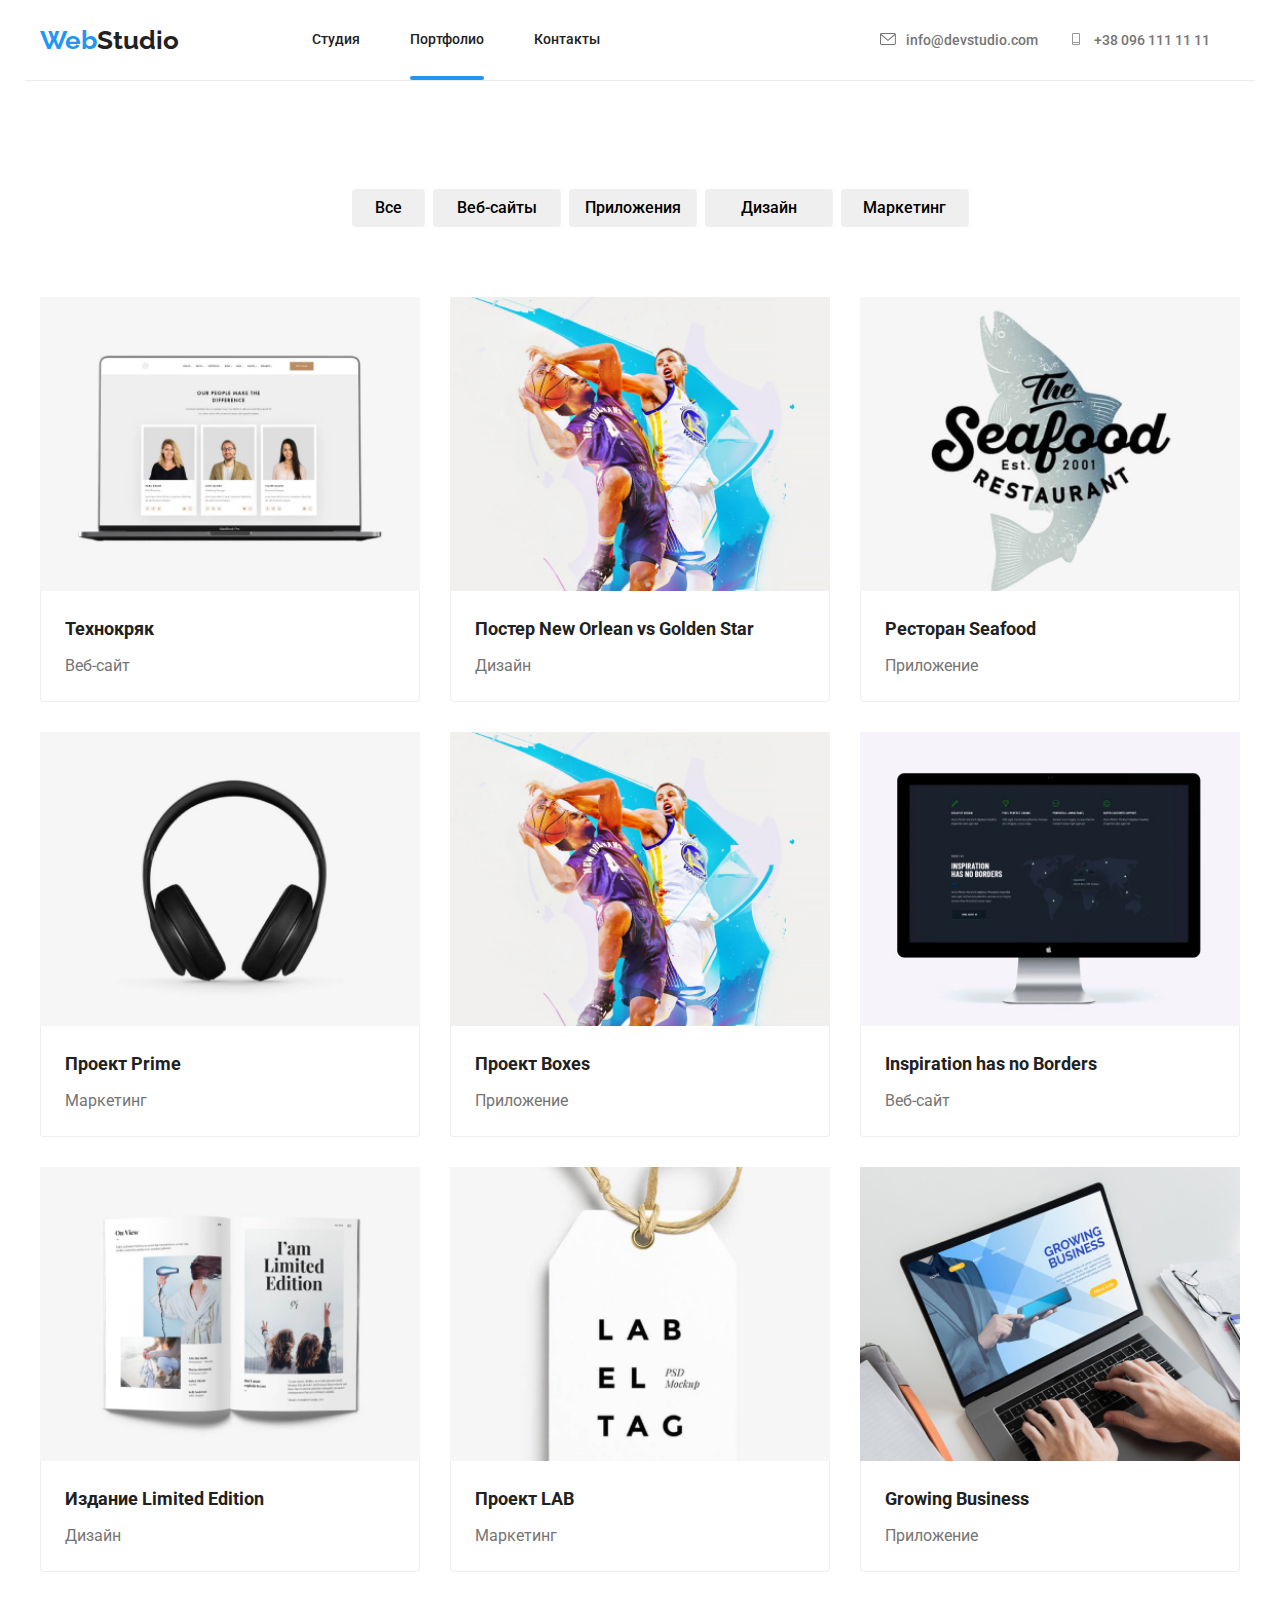
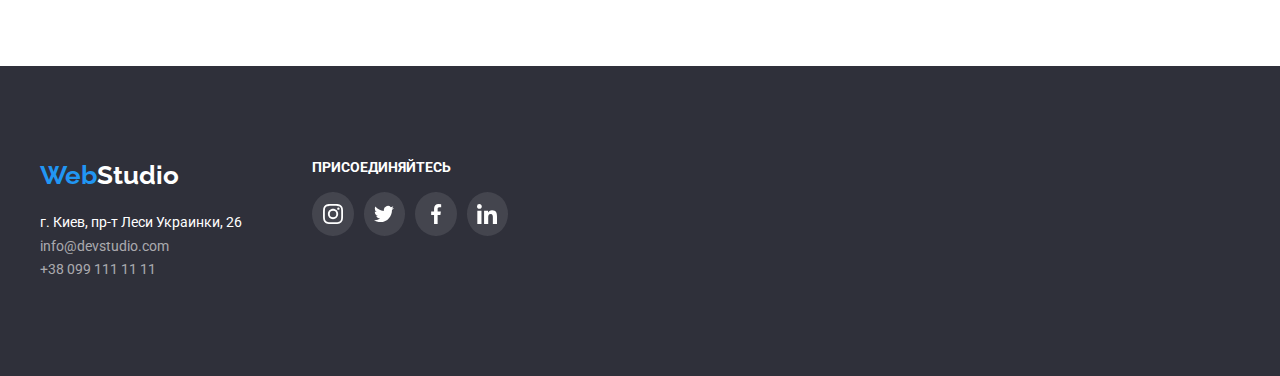
==== potrfolio.html @ 35a4dbfb "hw5" ====
<!DOCTYPE html>
<html lang="ru">
  <head>
    <meta charset="UTF-8" />
    <meta name="viewport" content="width=, initial-scale=1.0" />
    <title>Portfolio</title>
    <link rel="preconnect" href="https://fonts.gstatic.com" />
    <link
      rel="stylesheet"
      href="https://fonts.googleapis.com/css2?family=Raleway:wght@400;700&family=Roboto:wght@400;500;700&display=swap"
    />
    <link rel="stylesheet" href="./css/portfolio.css" />
    <link rel="stylesheet" href="./css/styles.css" />
  </head>
  <body class="page">
    <!--Шапка сайта-->
    <!--CONTAINER-->

    <!--Шапка сайта-->

    <header class="">
      <div class="container header-container">
        <a href="./studio.html" class="logo"
          ><span class="logo-web">Web</span>Studio</a
        >

        <nav class="header-nav">
          <ul class="site-link">
            <li class="item">
              <a href="./index.html" class="link">Студия</a>
            </li>
            <li class="item">
              <a href="./potrfolio.html" class="link current">Портфолио</a>
            </li>
            <li class="item">
              <a href="./contact.html" class="link">Контакты</a>
            </li>
          </ul>
        </nav>

        <ul class="contact">
          <li class="contact-mail">
            <a href="mailto:info@devstudio.com" class="contact-list-mail">
              <svg class="icon-mail" width="16" height="12">
                <use href="./images/icon.svg#icon-mail"></use></svg
              >info@devstudio.com</a
            >
          </li>
          <li class="contact-tel">
            <a href="tel:+380961111111" class="contact-list-mail"
              ><svg class="icon-mail" width="16" height="12">
                <use href="./images/icon.svg#icon-tel"></use></svg
              >+38 096 111 11 11</a
            >
          </li>
        </ul>
      </div>
    </header>

    <!--Наши работы-->
    <section class="container-portfolio">
      <div class="container">
        <div class="container-button">
          <h1 hidden>Portfolio.Our work</h1>
          <ul class="site-nav-list">
            <li><button type="button" class="button-all">Все</button></li>
            <li>
              <button type="button" class="button-secondary">Веб-сайты</button>
            </li>
            <li>
              <button type="button" class="button-secondary">Приложения</button>
            </li>
            <li>
              <button type="button" class="button-secondary">Дизайн</button>
            </li>
            <li>
              <button type="button" class="button-secondary">Маркетинг</button>
            </li>
          </ul>
        </div>

        <!-- CARD SET -->

        <ul class="card-set">
          <li class="card-item">
            <div class="card-img">
              <img src="./images/технокряк.jpg" alt="Технокряк" width="370" />

              <div class="overlay">
                <p class="overlay-text">
                  Технокряк это современная площадка распространения
                  коронавируса. Компании используют эту платформу для цифрового
                  шпионажа и атак на защищённые сервера конкурентов.
                </p>
              </div>
            </div>
            <div class="card-content">
              <h3 class="card-heading">Технокряк</h3>
              <p class="card-text">Веб-сайт</p>
            </div>
          </li>

          <li class="card-item">
            <div class="card-img">
              <img
                src="./images/постер.jpg"
                alt="Постер New Orlean vs Golden Star"
              />
              <div class="overlay">
                <p class="overlay-text">
                  Технокряк это современная площадка распространения
                  коронавируса. Компании используют эту платформу для цифрового
                  шпионажа и атак на защищённые сервера конкурентов.
                </p>
              </div>
            </div>
            <div class="card-content">
              <h3 class="card-heading">Постер New Orlean vs Golden Star</h3>
              <p class="card-text">Дизайн</p>
            </div>
          </li>

          <li class="card-item">
            <div class="card-img">
              <img src="./images/Seafood.jpg" alt="Ресторан Seafood" />
              <div class="overlay">
                <p class="overlay-text">
                  Технокряк это современная площадка распространения
                  коронавируса. Компании используют эту платформу для цифрового
                  шпионажа и атак на защищённые сервера конкурентов.
                </p>
              </div>
            </div>
            <div class="card-content">
              <h3 class="card-heading">Ресторан Seafood</h3>
              <p class="card-text">Приложение</p>
            </div>
          </li>
          <li class="card-item">
            <div class="card-img">
              <img src="./images/Prime.jpg" alt="Проект Prime" width="370" />

              <div class="overlay">
                <p class="overlay-text">
                  Технокряк это современная площадка распространения
                  коронавируса. Компании используют эту платформу для цифрового
                  шпионажа и атак на защищённые сервера конкурентов.
                </p>
              </div>
            </div>
            <div class="card-content">
              <h3 class="card-heading">Проект Prime</h3>
              <p class="card-text">Маркетинг</p>
            </div>
          </li>

          <li class="card-item">
            <div class="card-img">
              <img src="./images/постер.jpg" alt="Проект Boxes" />
              <div class="overlay">
                <p class="overlay-text">
                  Технокряк это современная площадка распространения
                  коронавируса. Компании используют эту платформу для цифрового
                  шпионажа и атак на защищённые сервера конкурентов.
                </p>
              </div>
            </div>
            <div class="card-content">
              <h3 class="card-heading">Проект Boxes</h3>
              <p class="card-text">Приложение</p>
            </div>
          </li>

          <li class="card-item">
            <div class="card-img">
              <img src="./images/Insparation.jpg" alt="Ресторан Seafood" />
              <div class="overlay">
                <p class="overlay-text">
                  Технокряк это современная площадка распространения
                  коронавируса. Компании используют эту платформу для цифрового
                  шпионажа и атак на защищённые сервера конкурентов.
                </p>
              </div>
            </div>
            <div class="card-content">
              <h3 class="card-heading">Inspiration has no Borders</h3>
              <p class="card-text">Веб-сайт</p>
            </div>
          </li>
          <li class="card-item">
            <div class="card-img">
              <img
                src="./images/Издание.jpg"
                alt="Издание Limited Edition"
                width="370"
              />

              <div class="overlay">
                <p class="overlay-text">
                  Технокряк это современная площадка распространения
                  коронавируса. Компании используют эту платформу для цифрового
                  шпионажа и атак на защищённые сервера конкурентов.
                </p>
              </div>
            </div>
            <div class="card-content">
              <h3 class="card-heading">Издание Limited Edition</h3>
              <p class="card-text">Дизайн</p>
            </div>
          </li>

          <li class="card-item">
            <div class="card-img">
              <img src="./images/проектLab.jpg" alt="Проект LAB" />
              <div class="overlay">
                <p class="overlay-text">
                  Технокряк это современная площадка распространения
                  коронавируса. Компании используют эту платформу для цифрового
                  шпионажа и атак на защищённые сервера конкурентов.
                </p>
              </div>
            </div>
            <div class="card-content">
              <h3 class="card-heading">Проект LAB</h3>
              <p class="card-text">Маркетинг</p>
            </div>
          </li>

          <li class="card-item">
            <div class="card-img">
              <img src="./images/growingbusiness.jpg" alt="Growing Business" />
              <div class="overlay">
                <p class="overlay-text">
                  Технокряк это современная площадка распространения
                  коронавируса. Компании используют эту платформу для цифрового
                  шпионажа и атак на защищённые сервера конкурентов.
                </p>
              </div>
            </div>
            <div class="card-content">
              <h3 class="card-heading">Growing Business</h3>
              <p class="card-text">Приложение</p>
            </div>
          </li>
        </ul>
      </div>
      <!-- </div> -->
    </section>

    <!--футер-->

    <footer class="footer">
      <!--CONTAINER-->
      <div class="container container-footer">
        <div class="footer-info">
          <a href="./studio.html" class="logo"
            ><span class="logo-web">Web</span
            ><span class="logo-studio-footer">Studio</span></a
          >
          <address>
            <div class="contact-info">
              <p class="address">г. Киев, пр-т Леси Украинки, 26</p>
              <ul class="contact-link">
                <li>
                  <a
                    href="mailto:info@devstudio.com"
                    class="contact-link-footer"
                    >info@devstudio.com</a
                  >
                </li>
                <li>
                  <a href="tel:+380991111111" class="contact-link-footer"
                    >+38 099 111 11 11</a
                  >
                </li>
              </ul>
            </div>
          </address>
        </div>

        <div class="social-icon">
          <h2 class="enjoyus">присоединяйтесь</h2>
          <ul class="team-list-icon-footer">
            <li class="team-item-footer">
              <svg class="icon-instagram-footer">
                <use href="./images/icon.svg#icon-instagram"></use>
              </svg>
            </li>
            <li class="team-item-footer">
              <svg class="twitter-footer">
                <use href="./images/icon.svg#icon-twitter"></use>
              </svg>
            </li>
            <li class="team-item-footer">
              <svg class="facebook-footer">
                <use href="./images/icon.svg#icon-facebook"></use>
              </svg>
            </li>
            <li class="team-item-footer">
              <svg class="linkedin-footer">
                <use href="./images/icon.svg#icon-linkedin"></use>
              </svg>
            </li>
          </ul>
        </div>
      </div>
    </footer>

    <div class="backdrop is-hidden" data-modal>
      <div class="modal">
        <p></p>
        <button class="button-close" data-modal-close>
          <svg class="modal-icon" width="18" height="18">
            <use href="./images/icon.svg#icon-close"></use>
          </svg>
        </button>
      </div>
    </div>

    <script src="./js/modal.js"></script>
  </body>
</html>
---- css/portfolio.css ----
.header-container {
  border-bottom: 1px solid #ececec;
}

/*Наши работы*/

.container-portfolio {
  padding-bottom: 94px;
  padding-top: 94px;
}

.site-nav-list {
  display: flex;
  text-decoration: none;
  align-items: center;
  justify-content: center;
  text-align: center;
  border-radius: 30px;
  padding-bottom: 56px;
}

/*button*/

button {
  border: 0px;
}

.button-all {
  font-family: Roboto;
  font-weight: 500;
  font-size: 16px;
  line-height: 1.625;
  text-align: center;
  text-decoration: none;
  cursor: pointer;
  width: 73px;
  height: 38px;
  margin: 0;
  padding: 6px 22px;
  border-radius: 4px;
  border-color: var(--accent-color);
  transition: color 250ms var(--timing-function);
}

.button-secondary {
  font-family: Roboto;
  font-weight: 500;
  font-size: 16px;
  line-height: 1.9;
  text-decoration: none;
  cursor: pointer;
  margin-left: 8px;
  width: 128px;
  height: 38px;
  transition: color 250ms var(--timing-function);
  border-radius: 4px;
}

.button-all:hover,
.button-all:focus,
.button-all:active {
  background-color: var(--accent-color);
  color: var(--main-back-color);
  text-decoration: none;
  box-shadow: 0px 3px 1px rgba(0, 0, 0, 0.1), 0px 1px 2px rgba(0, 0, 0, 0.08), 0px 2px 2px rgba(0, 0, 0, 0.12);
border-radius: 4px;
}

.button-secondary:hover,
.button-secondary:focus,
.button-secondary:active {
  background-color: var(--accent-color);
  color: var(--main-back-color);
  text-decoration: none;
}

/* CARD SET */

.card-set {
  display: flex;
  flex-wrap: wrap;
  margin-left: calc(-1 * 30px);
  margin-top: calc(-1 * 30px);
  padding: 0;
  margin-bottom: 0;
}

.card-item {
  margin-left: 30px;
  margin-top: 30px;
  flex-basis: calc(100% / 3 - 30px);

}

.card-img {
  position: relative;
  overflow: hidden;
  background: #ffffff;
  height: 294px;
}

.overlay {
  position: absolute;
  width: 100%;
  height: 100%;
  background: rgba(33, 150, 243, 0.9);
  /* padding: 63px 24px; */
  bottom: 0;
  right: 0;
  margin: 0;
  transform: translateY(100%);
  transition: transform 250ms var(--timing-function);
}

.card-item:hover .overlay {
  transform: translateY(0);
}

.card-item:hover {
  box-shadow: 0px 1px 1px rgba(0, 0, 0, 0.12), 0px 4px 4px rgba(0, 0, 0, 0.06), 1px 4px 6px rgba(0, 0, 0, 0.16);
}

img {
  width: 100%;
}

.overlay-text {
  font-weight: 400;
  line-height: 1.55;
  color: var(--main-back-color);
  letter-spacing: 0.03em;
  padding: 63px 24px;
}

.card-heading {
  font-weight: 700;
  font-size: 18px;
  line-height: 2;
  color: var(--primary-text-color);
}

.card-content {
  padding: 20px 24px;
  border: 1px solid #eeeeee;
  border-radius: 0px 0px 4px 4px;
  border-top: none;
}

.card-heading {
  font-weight: 700;
  font-size: 18px;
  line-height: 2;
}

.card-text {
  font-weight: 400;
  font-size: 16px;
  line-height: 1.87;
  color: #757575;
  margin-top: 4px;
}

/*footer*/

.footer {
  background: var(--footer-fon);
  padding-top: 94px;
  padding-bottom: 94px;
}

.container-footer {
  display: flex;
}

.footer-info {
  margin-right: 70px;
}

.logo-studio-footer {
  color: var(--main-back-color);
}

.contact-info {
  margin-top: 9px;
  padding: 0;
  margin: 0;
}

.contact-link {
  color: var(--paragraf-text-color);
  margin: 0;
  padding: 0;
}

.contact-link-footer {
  line-height: 1.71;
  color: rgba(255, 255, 255, 0.6);
  text-decoration: none;
  font-style: normal;
  margin-bottom: 9px;
}

.contact-link-footer:hover,
.contact-link-footer:focus {
  color: var(--accent-color);
  text-decoration: none;
}

.enjoyus {
  font-weight: 700;
  line-height: 1.14;
  text-transform: uppercase;
  color: var(--main-back-color);
}

.team-list-icon-footer {
  width: 206px;
  border-radius: 50%;
  display: flex;
  justify-content: center;
  text-align: center;
  flex-basis: calc(100% / 4 - 10px);
  padding: 0;
  margin-top: 16px;
}

.team-item-footer {
  width: 44px;
  height: 44px;
  padding: 0;
  margin: 0;
  border: none;
  color: var(--paragraf-text-color);
  border-radius: 50%;
  background-color: var(--fon-back-hero);
}

.team-item-footer:hover {
  color: var(--paragraf-text-color);
  background-color: var(--accent-color);
}

.icon-instagram-footer,
.twitter-footer,
.facebook-footer,
.linkedin-footer {
  fill: var(--main-back-color);
  width: 20px;
  height: 20px;
  margin-left: auto;
  margin-right: auto;
  margin-top: 12px;
}

.icon-instagram-footer:hover,
.twitter-footer:hover,
.facebook-footer:hover,
.linkedin-footer:hover {
  fill: var(--main-back-color);
}
---- css/styles.css ----
:root {
  --primary-text-color: #212121;
  --accent-color: #2196f3;
  --paragraf-text-color: #757575;
  --main-back-color: #ffffff;
  --fon-back-hero: #2f303a;
  --footer-fon: #2f303a;
  --nav-list-gap: 30px;
  --timing-function: cubic-bezier(0.4, 0, 0.2, 1);
}

body {
  background: var(--main-back-color);
  color: var(--primary-text-color);
  font-family: Roboto, sans-serif;
  font-size: 14px;
  margin: 0;
}

/* COMMON */

ul {
  list-style: none;
}

h1,
h2,
h3,
h4,
p {
  margin: 0;
}

/* * {
  margin: 0;
  padding: 0;
} */

a {
  text-decoration: none;
}

.hero {
  max-width: 1600px;
  padding-top: 200px;
  padding-bottom: 280px;
  margin-right: auto;
  margin-left: auto;
  text-align: center;
}

.container {
  width: 1200px;
  margin-right: auto;
  margin-left: auto;
  padding: 0 15px 0 15px;
}

/*Шапка сайта*/

.header-container {
  display: flex;
  justify-content: center;
  align-items: center;
  list-style: none;
}

.logo {
  color: var(--primary-text-color);
  font-family: Raleway;
  font-weight: 700;
  font-size: 26px;
  line-height: 1.19;
  text-decoration: none;
}

.logo-web {
  color: var(--accent-color);
}

.header-nav {
  font-weight: 500;
  line-height: 1.14;
  color: var(--primary-text-color);
}

.site-link {
  display: flex;
  justify-content: center;
  align-items: center;
  text-align: center;
  margin: 0;
  margin-left: 93px;
}

.item {
  padding: 32px 0;
  margin-right: 50px;
  position: relative;
}

.link:hover,
.link:focus,
.link:active {
  color: var(--accent-color);
}

.link {
  font-weight: 500;
  line-height: 1.14;
  color: var(--primary-text-color);
  transition: color 250ms var(--timing-function);
}

.current::after {
  content: "";
  position: absolute;
  left: 0;
  bottom: 0;
  width: 100%;
  height: 4px;
  background-color: var(--accent-color);
  border-radius: 2px;
}

.contact {
  display: flex;
  align-items: center;
  padding: 0;
  margin-left: auto;
}

.icon-mail {
  margin-right: 10px;
  fill: currentColor;
}

.icon-mail:hover,
.icon-mail:focus {
  color: var(--accent-color);
}

.contact-list-mail {
  margin-right: 30px;
  color: var(--paragraf-text-color);
  transition: color 250ms var(--timing-function);
}

/*site-nav*/

.contact-list-mail {
  color: var(--paragraf-text-color);
  line-height: 1.14;
  font-weight: 500;
}

.contact-list-mail:hover,
.contact-list-mail:focus {
  color: var(--accent-color);
}

.icon-mail:hover,
.icon-mail:focus {
  fill: var(--accent-color);
}

.contact-list-tel:hover,
.contact-list-tel:focus {
  color: var(--accent-color);
}

.contact-list-link:hover,
.contact-list-link:focus {
  color: var(--accent-color);
}

/*Hero*/

.hero {
  /* max-width: 1600px; */
  height: 600px;
  background-color: rgba(47, 48, 58, 0.8);
  background-image: linear-gradient(
      to right,
      rgba(47, 48, 58, 0.4),
      rgba(47, 48, 58, 0.4)
    ),
    url(../images/header.jpg);
  background-size: cover;
  background-repeat: no-repeat;
  background-position: center;
}

.hero-title {
  color: var(--main-back-color);
  font-weight: 900;
  font-size: 44px;
  line-height: 1.5;
  text-transform: uppercase;
  padding: 0;
  margin-left: auto;
  margin-right: auto;
  width: 696px;
  margin-bottom: 30px;
  letter-spacing: 0.06em;
}

/*button*/

.button {
  color: var(--main-back-color);
  background-color: var(--accent-color);
  margin-left: auto;
  margin-top: auto;
  padding: 0;
}

.button.primary {
  background: var(--accent-color);
  border: 2px solid var(--accent-color);
  font-weight: 700;
  line-height: 1.9;
  cursor: pointer;
  border-radius: 4px;
  padding: 10px 32px;
}

/*Modal windows*/

.backdrop {
  position: fixed;
  top: 0;
  left: 0;
  width: 100%;
  height: 100%;
  background-color: rgba(0, 0, 0, 0.4);
}

.modal {
  position: absolute;
  top: 50%;
  left: 50%;
  transform: translate(-50%, -50%);
  min-width: 528px;
  min-height: 581px;
  background-color: var(--main-back-color);
  padding: 40px;
  box-shadow: 0px 1px 3px rgba(0, 0, 0, 0.12), 0px 1px 1px rgba(0, 0, 0, 0.14),
    0px 2px 1px rgba(0, 0, 0, 0.2);
  border-radius: 4px;
}

.backdrop.is-hidden {
  visibility: hidden;
  opacity: 0;
  pointer-events: none;
}

.button-close {
  position: absolute;
  top: 8px;
  right: 8px;
  width: 30px;
  height: 30px;
  cursor: pointer;
  border-radius: 50%;
  border: 1px solid rgba(0, 0, 0, 0.1);
  background-color: var(--main-back-color);
}

.modal-icon {
  position: absolute;
  top: 5px;
  right: 5px;
}

/*Особенности*/

.feature-main {
  padding-top: 94px;
  padding-bottom: 94px;
}

.container .feature {
  display: flex;
  justify-content: center;
  list-style: none;
}

.section-title {
  font-weight: 700;
  line-height: 1.4;
}

.feature-list {
  display: flex;
  justify-content: space-between;
  margin: 0 auto;
  padding: 0;
}

.feature-list-item,
.title-description {
  width: 270px;
  justify-content: left;
  flex-basis: calc(100% / 4 - var(--nav-list-gap));
}

.feature-img {
  height: 120px;
  background-color: #f5f4fa;
  border-radius: 4px;
  display: flex;
  justify-content: center;
  align-items: center;
  background-color: #E5E5E5
}

.title-description {
  font-weight: 400;
  line-height: 1.71;
  color: var(--paragraf-text-color);
}

.section-title-top-tv,
.section-title-top-clock,
.section-title-top-comp,
.section-title-top-astro {
  margin-bottom: 10px;
  font-weight: 700;
  line-height: 1.14;
  margin-top: 30px;
  font-size: 14px;
  text-transform: uppercase;
}

/*Чем занимаемся*/

.achievements {
  padding-bottom: 94px;
}

.section-title-main {
  font-weight: 700;
  font-size: 36px;
  line-height: 1.16;
  text-align: center;
  margin-bottom: 50px;
}

.achievements-list {
  display: flex;
  padding: 0;
  margin: 0;
  justify-content: space-between;
}

.image {
  position: relative;
  height: 294px;
}

.picture-title {
  position: absolute;
  width: 100%;
  left: 0;
  bottom: 0;
  background: rgba(47, 48, 58, 0.8);
  padding-top: 27px;
  padding-bottom: 27px;
  font-weight: 700;
  line-height: 1.14;
  text-align: center;
  text-transform: uppercase;
  color: var(--main-back-color);
}

/*Наша команда*/

.team {
  padding-top: 94px;
  padding-bottom: 94px;
  background-color: #E5E5E5
}

.container-team-title {
  font-weight: 700;
  font-size: 36px;
  line-height: 1.16;
  text-align: center;
  margin: 0;
  padding: 0;
  margin-bottom: 50px;
}

.team-description {
  display: flex;
  justify-content: space-between;
}

.team-fon {
  background-color:var(--main-back-color);
  box-shadow: 0px 1px 3px rgba(0, 0, 0, 0.12), 0px 1px 1px rgba(0, 0, 0, 0.14),
    0px 2px 1px rgba(0, 0, 0, 0.2);
  border-radius: 0px 0px 4px 4px;
}

.team-list {
  margin: 0;
  padding: 0;
}



.section-team-title {
  margin-top: 30px;
  padding: 0;
  text-align: center;
}

.team-title-description-icon-social {
  margin-top: 10px;
  text-align: center;
  padding: 0;
}

.team-list-icon {
  width: 100%;
  height: 44px;
  border-radius: 50%;
  display: flex;
  justify-content: center;
  text-align: center;
  margin: 0;
  padding: 0;
  margin-top: 16px;
  margin-bottom: 30px;
}

.team-item {
  width: 44px;
  height: 44px;
  padding: 0; 
  border: none;
  color: var(--paragraf-text-color);
  background-color:var(--main-back-color);
  border-radius: 50%;
  transition: color 250ms var(--timing-function), background-color 250ms var(--timing-function);
}

.team-item:not(:last-child){
margin-right: 10px;
}

.team-item:hover,
.team-item:focus{
  color: var(--paragraf-text-color);
  background-color: var(--accent-color);
}

.team-icon {
  fill: currentColor;
  width: 20px;
  height: 20px;
  margin-left: auto;
  margin-right: auto;
  margin-top: 12px;
  transition: fill 250ms var(--timing-function);
}

.team-item:hover .team-icon {
color: var(--main-back-color);
}



/*Постоянные клиенты*/

.client {
  padding-top: 94px;
  padding-bottom: 94px;
}

.container-client-title {
  margin-bottom: 50px;
  margin-top: 0;
}

.client-title {
  padding: 0;
  margin: 0;
  font-weight: 700;
  font-size: 36px;
  line-height: 1.16;
  width: 390px;
  height: 42px;
  margin-left: auto;
  margin-right: auto;
}

.container-brand {
  margin: 0;
  padding: 0;
  width: 170px;
  height: 90px;
}

.brand {
 list-style: none;
  width: 1200px;
  height: 90px;
  display: flex;
  justify-content: space-between;
  align-items: center;
  text-align: center;
}

.client-logo {
  display: flex;
  justify-content: space-between;
  align-content: center;
  width: 170px;
  height: 90px;
  border: 1px solid #afb1b8;
  box-sizing: border-box;
  border-radius: 4px;
  align-items: center;
  color: var(--paragraf-text-color);
  margin: auto;
  padding: 0;
  flex-basis: calc(100% / 6 - var(--nav-list-gap));
  cursor: pointer;
  transition: color 250ms  var(--timing-function), border 250ms  var(--timing-function);
}

.icon {
  fill: currentColor;
  width: 45px;
  height: 50px;
  margin-left: auto;
  margin-right: auto;
}

.client-logo:hover,
.client-logo:focus {
 color: var(--accent-color);
 border: 1px solid var(--accent-color);
}



.brand,
.client-logo {
  padding: 0;
  margin: 0;
  flex-basis: calc(100% / 6 - var(--nav-list-gap));
}

/*footer*/

.footer {
  background: var(--footer-fon);
  padding-top: 94px;
  padding-bottom: 94px;
}

.container-footer {
  display: flex;
}

.footer-info {
  margin-right: 70px;
}

.logo-studio-footer {
  color: var(--main-back-color);
}

.contact-info {
  margin-top: 9px;
  padding: 0;
  margin: 0;
}

.address {
  font-style: normal;
  font-weight: 400;
  line-height: 1.71; 
  color: var(--main-back-color);
  margin-top: 20px;
}

.contact-link {
  color: var(--paragraf-text-color);
  margin: 0;
  padding: 0;
}
.contact-link-footer {
  line-height: 1.71;
  color: rgba(255, 255, 255, 0.6);
  transition: color 250ms var(--timing-function);
}

.contact-link-footer:hover,
.contact-link-footer:focus {
  color: var(--accent-color);
  text-decoration: none;
}

.social-icon {
  width: 206px;
  height: 80px;
  margin: 0;
  padding: 0;
  display: table-column;
  justify-content: center;
}

.enjoyus {
  font-weight: 700;
  line-height: 1.14;
  text-transform: uppercase;
  color: var(--main-back-color);
  font-size: 14px;
}

.team-list-icon-footer {
  width: 206px;
  border-radius: 50%;
  display: flex;
  justify-content: center;
  text-align: center;
  flex-basis: calc(100% / 4 - 10px);
  padding: 0;
  /* margin-top: 16px; */
}

.team-item-footer {
  width: 44px;
  height: 44px;
  padding: 0;
  margin: 0;
  border: none;
  color: var(--paragraf-text-color);
  border-radius: 50%;
  background-color: rgba(255, 255, 255, 0.1);;
  transition: color 250ms var(--timing-function);
  margin-right: 10px;
}

.team-item-footer:hover {
  color: var(--paragraf-text-color);
  background-color: var(--accent-color);
}

.icon-instagram-footer,
.twitter-footer,
.facebook-footer,
.linkedin-footer {
  fill: var(--main-back-color);
  width: 20px;
  height: 20px;
  margin-left: auto;
  margin-right: auto;
  margin-top: 12px;
}

.icon-instagram-footer:hover,
.twitter-footer:hover,
.facebook-footer:hover,
.linkedin-footer:hover{
  fill: var(--main-back-color);
}
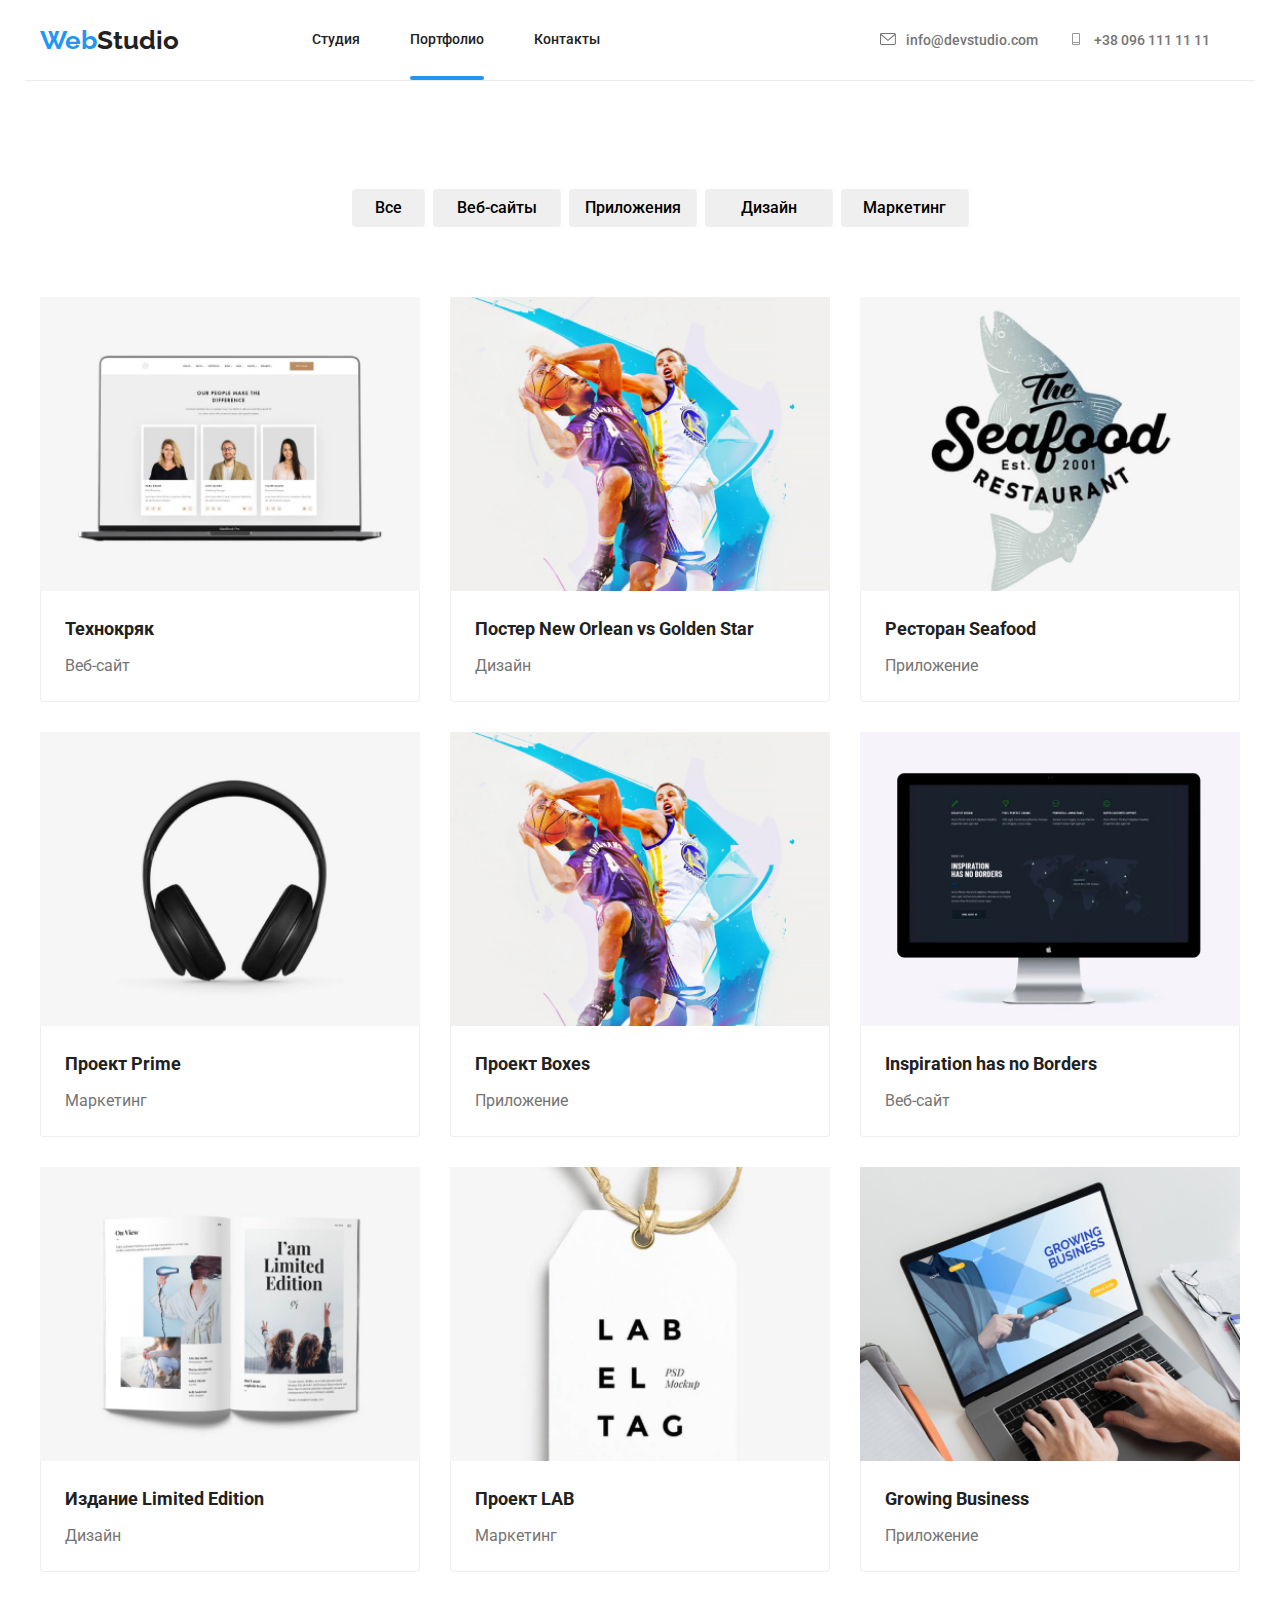
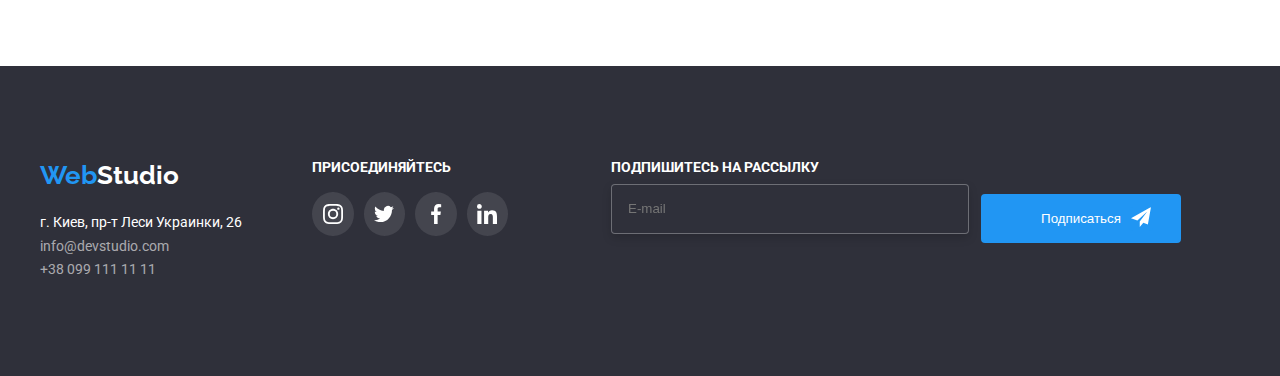
==== commit fa9c1efd: "changing 2.0" ====
--- a/potrfolio.html
+++ b/potrfolio.html
@@ -303,6 +303,24 @@
             </li>
           </ul>
         </div>
+
+        <div class="contactus">
+          <h3 class="enjoyus">Подпишитесь на рассылку</h3>
+          <div class="form-footer">
+            <form class="form">
+              <div class="form-field">
+                <label for="name" class="form-label"></label>
+              <input type="text" class="form-input" name="name" id="name" placeholder="E-mail"/>
+              </div>
+              </form>
+              <div class="button-contact">
+              <button class="button footer" data-modal-open>подписаться</button>
+            <svg class="team-item-send">
+              <use href="./images/icon.svg#icon-icon-send" wight="20px", height="20px"></use>
+            </svg>
+          </div>
+          </div>
+        </div>
       </div>
     </footer>
 
--- a/css/styles.css
+++ b/css/styles.css
@@ -241,14 +241,25 @@
   top: 50%;
   left: 50%;
   transform: translate(-50%, -50%);
-  min-width: 528px;
-  min-height: 581px;
+  margin: 0; 
   background-color: var(--main-back-color);
   padding: 40px;
   box-shadow: 0px 1px 3px rgba(0, 0, 0, 0.12), 0px 1px 1px rgba(0, 0, 0, 0.14),
     0px 2px 1px rgba(0, 0, 0, 0.2);
   border-radius: 4px;
-}
+  display:column;
+  justify-content: left;
+}
+
+.title-overlay {
+  font-weight: 700;
+  font-size: 20px;
+  line-height: 1.15;
+  text-align: center;
+  letter-spacing: 0.03em;
+  color: var(--primary-text-color);
+  padding-bottom: 12px;
+  }
 
 .backdrop.is-hidden {
   visibility: hidden;
@@ -268,11 +279,90 @@
   background-color: var(--main-back-color);
 }
 
-.modal-icon {
+.form {
+  padding-bottom: 20px;
+}
+
+.row {
+  margin-top: 10px;
+  margin-bottom: 20px;
+  position: relative;
+  padding: 0;
+  border: none;
+}
+
+.input-folder {
+  height: 100%;
+  border: 1px solid var(--paragraf-text-color);
+  box-sizing: border-box;
+ border-radius: 2px;
+ color: var(--paragraf-text-color);
+  position: relative;
+  margin: 0;
+  padding: 0;
+  transition: color 250ms var(--timing-function);
+  }
+
+  .form-input-modal{
+    border: none;
+  }
+
+  .modal-icon {
+    position: absolute;
+    top:14px;
+    left: 15px;
+    fill: var(--primary-text-color);
+  }
+  
+  .input-folder:hover,
+  .input-folder:focus {
+    color: var(--accent-color);
+ border: 1px solid var(--accent-color);
+  }
+
+.input-folder:focus +.modal-icon {
+  fill: var(--accent-color);
+}
+
+.form-label {
   position: absolute;
-  top: 5px;
-  right: 5px;
-}
+  font-style: 500;
+  font-size: 12px;
+  line-height: 1.166;
+  letter-spacing: 0.01em;
+  color: var(--paragraf-text-color);
+  transform: translateY(-100%);
+  /* transition: transform 250ms; */
+  }
+
+.form-label:hover {
+  fill: var(--accent-color); 
+  /* transform: translateY(100px); */
+  /* transform: translateX(35px); */
+}
+
+
+
+
+
+.form-input-modal {
+  width: 100%;
+cursor: pointer;
+padding: 14px 33px;
+
+}
+
+.form-input-comment {
+  width: 448px;
+  height: 120px;
+}
+
+.form-label-comment {
+  color: var(--paragraf-text-color);
+}
+
+
+
 
 /*Особенности*/
 
@@ -547,8 +637,6 @@
  border: 1px solid var(--accent-color);
 }
 
-
-
 .brand,
 .client-logo {
   padding: 0;
@@ -616,14 +704,6 @@
   justify-content: center;
 }
 
-.enjoyus {
-  font-weight: 700;
-  line-height: 1.14;
-  text-transform: uppercase;
-  color: var(--main-back-color);
-  font-size: 14px;
-}
-
 .team-list-icon-footer {
   width: 206px;
   border-radius: 50%;
@@ -632,7 +712,6 @@
   text-align: center;
   flex-basis: calc(100% / 4 - 10px);
   padding: 0;
-  /* margin-top: 16px; */
 }
 
 .team-item-footer {
@@ -671,3 +750,77 @@
 .linkedin-footer:hover{
   fill: var(--main-back-color);
 }
+
+.contactus {
+  margin: 0;
+  padding: 0;
+  display: table-column;
+  margin-left: 93px;
+}
+
+.enjoyus {
+  font-weight: 700;
+  line-height: 1.14;
+  text-transform: uppercase;
+  color: var(--main-back-color);
+  font-size: 14px;
+}
+
+.form-footer{
+  display: flex;
+  justify-content:center;
+  align-items: center;
+  width: 570px;
+  height: 86px;
+}
+
+.form-field {
+  margin-right: 12px;
+}
+
+
+.form-input {
+width: 358px;
+height: 50px; 
+border: 1px solid rgba(255, 255, 255, 0.3);
+box-sizing: border-box;
+filter: drop-shadow(0px 4px 4px rgba(0, 0, 0, 0.15));
+border-radius: 4px;
+padding: 15px 16px;
+background-color:var(--fon-back-hero);
+}
+
+.button.footer {
+  background: var(--accent-color);
+  border: 2px solid var(--accent-color);
+  font-weight: 500;
+  line-height: 1.9;
+  text-transform: capitalize;
+  cursor: pointer;
+  border-radius: 4px;
+  padding: 10px 29px;
+  margin: 0;
+  width: 200px;
+}
+
+.button-contact {
+  position: relative;
+  padding: 0;
+  margin: 0;
+}
+
+.team-item-send {
+  width: 24px;
+  height: 24px;
+  padding: 0;
+  border: none;
+  background:var(--accent-color);
+  border-radius: 4px;
+  position: absolute;
+  top:13px;
+  right:28px;
+}
+
+
+
+
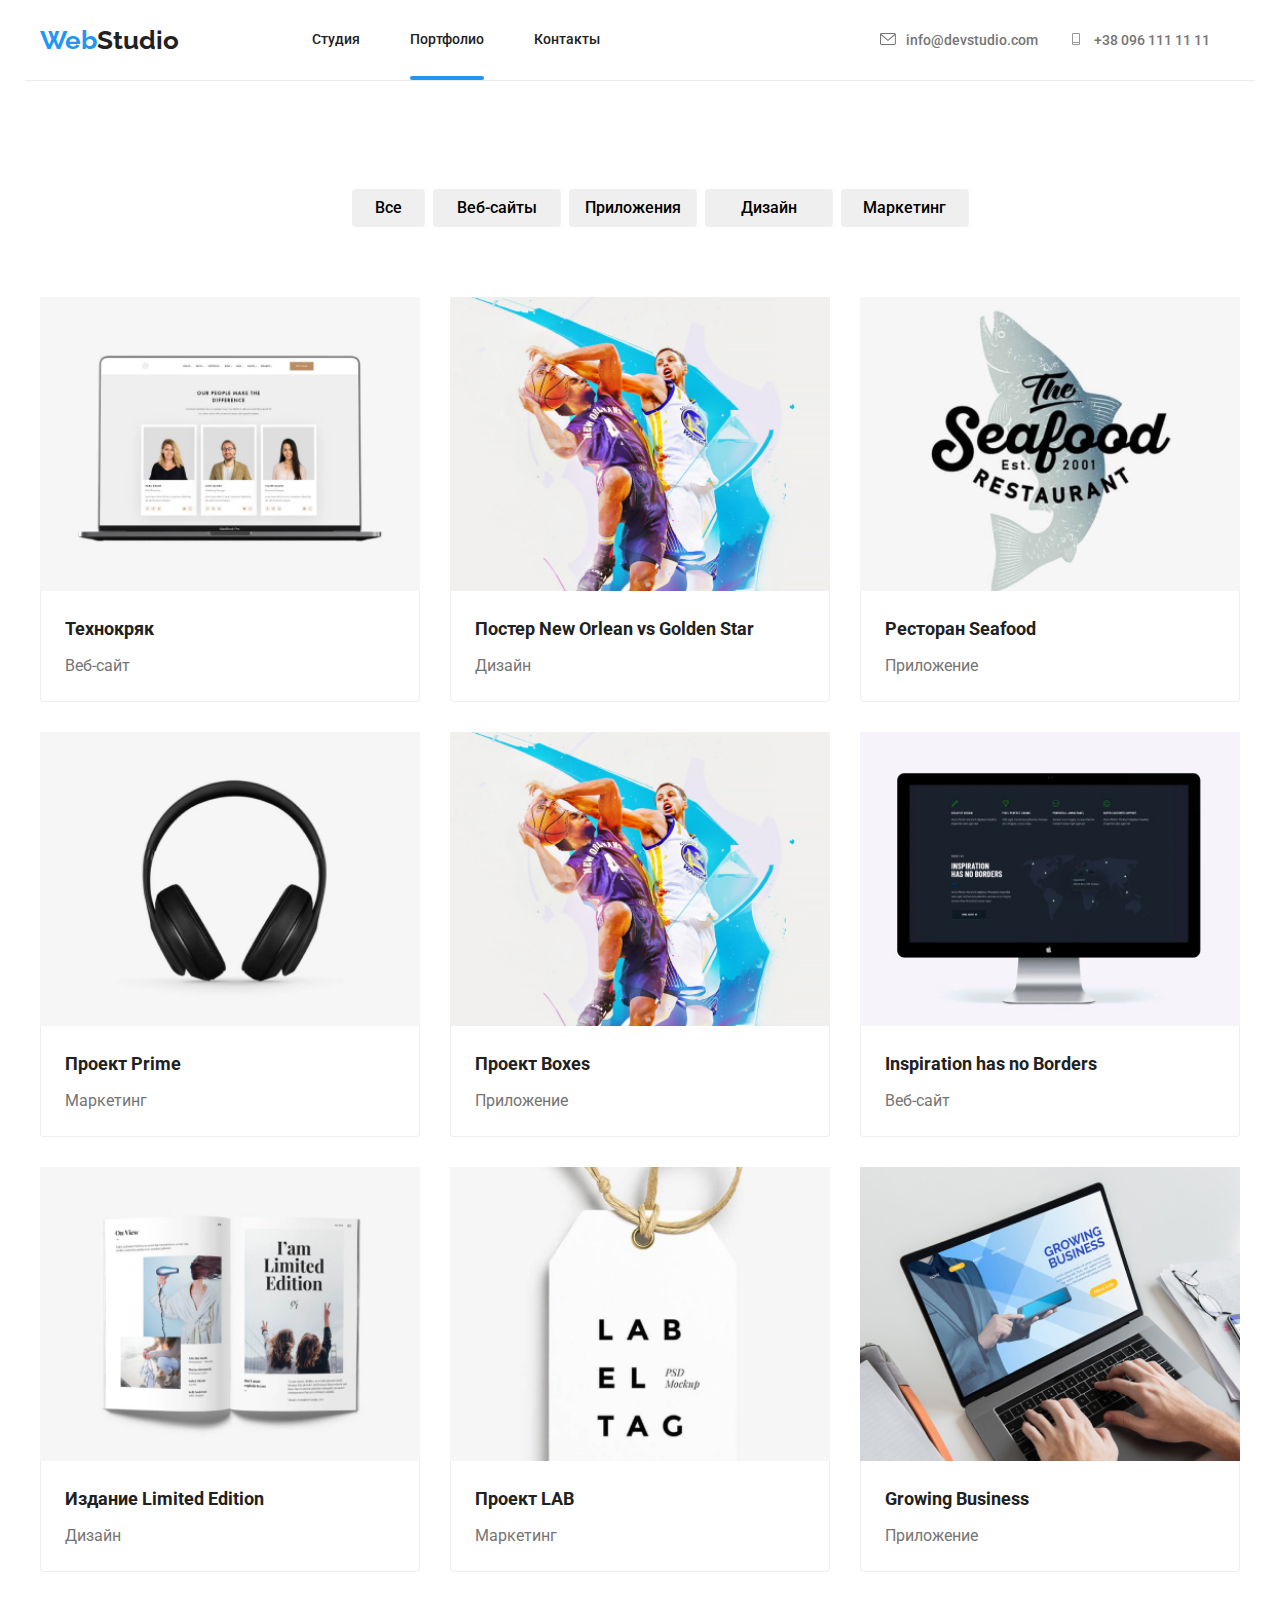
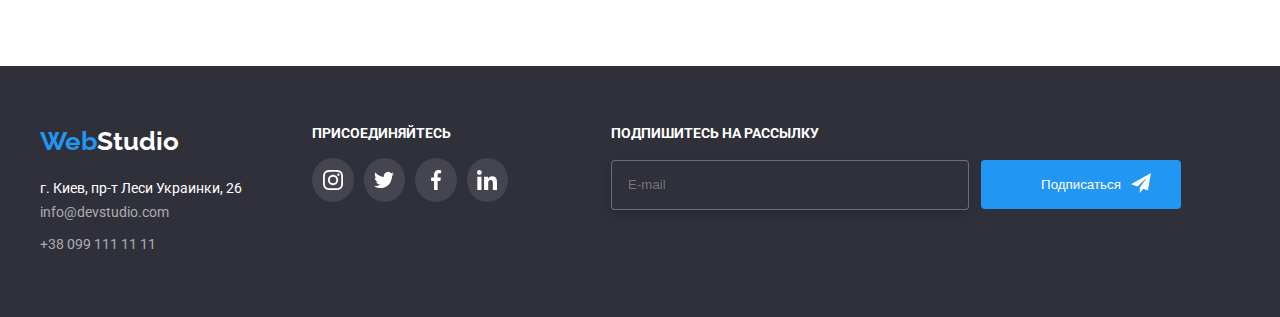
==== commit f1eab9c4: "check after 5 hw" ====
--- a/potrfolio.html
+++ b/potrfolio.html
@@ -268,7 +268,7 @@
                     >info@devstudio.com</a
                   >
                 </li>
-                <li>
+                <li class="contact-item">
                   <a href="tel:+380991111111" class="contact-link-footer"
                     >+38 099 111 11 11</a
                   >
--- a/css/portfolio.css
+++ b/css/portfolio.css
@@ -62,8 +62,9 @@
   background-color: var(--accent-color);
   color: var(--main-back-color);
   text-decoration: none;
-  box-shadow: 0px 3px 1px rgba(0, 0, 0, 0.1), 0px 1px 2px rgba(0, 0, 0, 0.08), 0px 2px 2px rgba(0, 0, 0, 0.12);
-border-radius: 4px;
+  box-shadow: 0px 3px 1px rgba(0, 0, 0, 0.1), 0px 1px 2px rgba(0, 0, 0, 0.08),
+    0px 2px 2px rgba(0, 0, 0, 0.12);
+  border-radius: 4px;
 }
 
 .button-secondary:hover,
@@ -89,7 +90,6 @@
   margin-left: 30px;
   margin-top: 30px;
   flex-basis: calc(100% / 3 - 30px);
-
 }
 
 .card-img {
@@ -104,6 +104,7 @@
   width: 100%;
   height: 100%;
   background: rgba(33, 150, 243, 0.9);
+  font-size: 18px;
   /* padding: 63px 24px; */
   bottom: 0;
   right: 0;
@@ -117,7 +118,8 @@
 }
 
 .card-item:hover {
-  box-shadow: 0px 1px 1px rgba(0, 0, 0, 0.12), 0px 4px 4px rgba(0, 0, 0, 0.06), 1px 4px 6px rgba(0, 0, 0, 0.16);
+  box-shadow: 0px 1px 1px rgba(0, 0, 0, 0.12), 0px 4px 4px rgba(0, 0, 0, 0.06),
+    1px 4px 6px rgba(0, 0, 0, 0.16);
 }
 
 img {
--- a/css/styles.css
+++ b/css/styles.css
@@ -241,13 +241,13 @@
   top: 50%;
   left: 50%;
   transform: translate(-50%, -50%);
-  margin: 0; 
+  margin: 0;
   background-color: var(--main-back-color);
   padding: 40px;
   box-shadow: 0px 1px 3px rgba(0, 0, 0, 0.12), 0px 1px 1px rgba(0, 0, 0, 0.14),
     0px 2px 1px rgba(0, 0, 0, 0.2);
   border-radius: 4px;
-  display:column;
+  display: column;
   justify-content: left;
 }
 
@@ -258,8 +258,7 @@
   text-align: center;
   letter-spacing: 0.03em;
   color: var(--primary-text-color);
-  padding-bottom: 12px;
-  }
+}
 
 .backdrop.is-hidden {
   visibility: hidden;
@@ -277,50 +276,66 @@
   border-radius: 50%;
   border: 1px solid rgba(0, 0, 0, 0.1);
   background-color: var(--main-back-color);
-}
-
-.form {
-  padding-bottom: 20px;
-}
-
+  padding: 0;
+  border: none;
+  color: var(--primary-text-color);
+  transition: color 250ms var(--timing-function);
+}
+
+.modal-icon-close {
+  width: 20px;
+  height: 20px;
+  padding: 0;
+  fill: currentColor;
+}
+
+.button-close:hover,
+.button-close:focus {
+  color: var(--accent-color);
+}
+/* <!-- Modal form --> */
 .row {
-  margin-top: 10px;
-  margin-bottom: 20px;
   position: relative;
   padding: 0;
   border: none;
+  margin-bottom: 28px;
+  margin-top: 28px;
 }
 
 .input-folder {
-  height: 100%;
   border: 1px solid var(--paragraf-text-color);
   box-sizing: border-box;
- border-radius: 2px;
- color: var(--paragraf-text-color);
-  position: relative;
-  margin: 0;
-  padding: 0;
+  border-radius: 4px;
+  padding: 0;
+  margin-top: 4px;
   transition: color 250ms var(--timing-function);
-  }
-
-  .form-input-modal{
-    border: none;
-  }
-
-  .modal-icon {
-    position: absolute;
-    top:14px;
-    left: 15px;
-    fill: var(--primary-text-color);
-  }
-  
-  .input-folder:hover,
-  .input-folder:focus {
-    color: var(--accent-color);
- border: 1px solid var(--accent-color);
-  }
-
-.input-folder:focus +.modal-icon {
+}
+
+.form-input-modal {
+  border: none;
+  padding: 10px 35px;
+  margin: 0;
+  font: inherit;
+}
+
+.input-folder-comment {
+  margin-top: 10px;
+}
+
+.modal-icon {
+  position: absolute;
+  top: 14px;
+  left: 15px;
+  color: var(--primary-text-color);
+}
+
+.input-folder:hover,
+.input-folder:focus {
+  fill: var(--accent-color);
+  border: 1px solid var(--accent-color);
+}
+
+.input-folder:focus + .modal-icon {
   fill: var(--accent-color);
 }
 
@@ -332,37 +347,101 @@
   letter-spacing: 0.01em;
   color: var(--paragraf-text-color);
   transform: translateY(-100%);
-  /* transition: transform 250ms; */
-  }
+  /* transform: translateX(70%);  */
+}
 
 .form-label:hover {
-  fill: var(--accent-color); 
-  /* transform: translateY(100px); */
-  /* transform: translateX(35px); */
-}
-
-
-
-
+  fill: var(--accent-color);
+  /* transform: translateY(-20px);  */
+  /* transform: translateX(100px); */
+}
+
+.checkbox-section {
+  margin-bottom: 30px;
+  margin-top: 20px;
+}
+
+.checkbox-label {
+  cursor: pointer;
+  position: relative;
+}
+
+.checkbox-hidden {
+  -webkit-appearance: none;
+  -moz-apperance: none;
+  appearance: none;
+  position: absolute;
+  width: 16px;
+  height: 16px;
+  padding: 0;
+}
+
+.checkbox-hidden:checked + .chekcbox-icon {
+  border-color: var(--accent-color);
+  background-color: var(--accent-color);
+  background-origin: border-box;
+}
+
+.chekcbox-icon {
+  border: 2px solid var(--primary-text-color);
+  border-radius: 2px;
+  position: absolute;
+  /* transform: translateY(0%); */
+  cursor: pointer;
+}
+
+.chekbox-condition {
+  color: var(--accent-color);
+  text-decoration: underline;
+}
+
+.checkbox-text {
+  font-weight: 400;
+  font-size: 14px;
+  line-height: 1.71;
+  letter-spacing: 0.03em;
+  color: var(--paragraf-text-color);
+  margin-left: 23px;
+}
+
+.button.primary.checkbox {
+  background: var(--accent-color);
+  border: 2px solid var(--accent-color);
+  font-weight: 700;
+  line-height: 1.9;
+  cursor: pointer;
+  border-radius: 4px;
+  padding: 10px 55px;
+  width: 200px;
+  height: 50px;
+  margin-left: 120px;
+  text-transform: capitalize;
+  padding: 0;
+}
 
 .form-input-modal {
   width: 100%;
-cursor: pointer;
-padding: 14px 33px;
-
+  cursor: pointer;
+  border-radius: 4px;
 }
 
 .form-input-comment {
   width: 448px;
   height: 120px;
+  padding: 12px 16px;
+  top: 0;
+  left: 0;
+  resize: none;
 }
 
 .form-label-comment {
   color: var(--paragraf-text-color);
 }
 
-
-
+.text::placeholder {
+  margin-top: 0;
+  margin-left: 0;
+}
 
 /*Особенности*/
 
@@ -403,7 +482,7 @@
   display: flex;
   justify-content: center;
   align-items: center;
-  background-color: #E5E5E5
+  background-color: #e5e5e5;
 }
 
 .title-description {
@@ -470,7 +549,7 @@
 .team {
   padding-top: 94px;
   padding-bottom: 94px;
-  background-color: #E5E5E5
+  background-color: #e5e5e5;
 }
 
 .container-team-title {
@@ -489,7 +568,7 @@
 }
 
 .team-fon {
-  background-color:var(--main-back-color);
+  background-color: var(--main-back-color);
   box-shadow: 0px 1px 3px rgba(0, 0, 0, 0.12), 0px 1px 1px rgba(0, 0, 0, 0.14),
     0px 2px 1px rgba(0, 0, 0, 0.2);
   border-radius: 0px 0px 4px 4px;
@@ -499,8 +578,6 @@
   margin: 0;
   padding: 0;
 }
-
-
 
 .section-team-title {
   margin-top: 30px;
@@ -530,20 +607,21 @@
 .team-item {
   width: 44px;
   height: 44px;
-  padding: 0; 
+  padding: 0;
   border: none;
   color: var(--paragraf-text-color);
-  background-color:var(--main-back-color);
+  background-color: var(--main-back-color);
   border-radius: 50%;
-  transition: color 250ms var(--timing-function), background-color 250ms var(--timing-function);
-}
-
-.team-item:not(:last-child){
-margin-right: 10px;
+  transition: color 250ms var(--timing-function),
+    background-color 250ms var(--timing-function);
+}
+
+.team-item:not(:last-child) {
+  margin-right: 10px;
 }
 
 .team-item:hover,
-.team-item:focus{
+.team-item:focus {
   color: var(--paragraf-text-color);
   background-color: var(--accent-color);
 }
@@ -559,10 +637,8 @@
 }
 
 .team-item:hover .team-icon {
-color: var(--main-back-color);
-}
-
-
+  color: var(--main-back-color);
+}
 
 /*Постоянные клиенты*/
 
@@ -596,7 +672,7 @@
 }
 
 .brand {
- list-style: none;
+  list-style: none;
   width: 1200px;
   height: 90px;
   display: flex;
@@ -620,7 +696,8 @@
   padding: 0;
   flex-basis: calc(100% / 6 - var(--nav-list-gap));
   cursor: pointer;
-  transition: color 250ms  var(--timing-function), border 250ms  var(--timing-function);
+  transition: color 250ms var(--timing-function),
+    border 250ms var(--timing-function);
 }
 
 .icon {
@@ -633,8 +710,8 @@
 
 .client-logo:hover,
 .client-logo:focus {
- color: var(--accent-color);
- border: 1px solid var(--accent-color);
+  color: var(--accent-color);
+  border: 1px solid var(--accent-color);
 }
 
 .brand,
@@ -648,8 +725,8 @@
 
 .footer {
   background: var(--footer-fon);
-  padding-top: 94px;
-  padding-bottom: 94px;
+  padding-top: 60px;
+  padding-bottom: 60px;
 }
 
 .container-footer {
@@ -668,12 +745,16 @@
   margin-top: 9px;
   padding: 0;
   margin: 0;
+}
+
+.contact-item {
+  margin-top: 9px;
 }
 
 .address {
   font-style: normal;
   font-weight: 400;
-  line-height: 1.71; 
+  line-height: 1.71;
   color: var(--main-back-color);
   margin-top: 20px;
 }
@@ -722,7 +803,7 @@
   border: none;
   color: var(--paragraf-text-color);
   border-radius: 50%;
-  background-color: rgba(255, 255, 255, 0.1);;
+  background-color: rgba(255, 255, 255, 0.1);
   transition: color 250ms var(--timing-function);
   margin-right: 10px;
 }
@@ -747,7 +828,7 @@
 .icon-instagram-footer:hover,
 .twitter-footer:hover,
 .facebook-footer:hover,
-.linkedin-footer:hover{
+.linkedin-footer:hover {
   fill: var(--main-back-color);
 }
 
@@ -766,9 +847,9 @@
   font-size: 14px;
 }
 
-.form-footer{
-  display: flex;
-  justify-content:center;
+.form-footer {
+  display: flex;
+  justify-content: center;
   align-items: center;
   width: 570px;
   height: 86px;
@@ -778,16 +859,15 @@
   margin-right: 12px;
 }
 
-
 .form-input {
-width: 358px;
-height: 50px; 
-border: 1px solid rgba(255, 255, 255, 0.3);
-box-sizing: border-box;
-filter: drop-shadow(0px 4px 4px rgba(0, 0, 0, 0.15));
-border-radius: 4px;
-padding: 15px 16px;
-background-color:var(--fon-back-hero);
+  width: 358px;
+  height: 50px;
+  border: 1px solid rgba(255, 255, 255, 0.3);
+  box-sizing: border-box;
+  filter: drop-shadow(0px 4px 4px rgba(0, 0, 0, 0.15));
+  border-radius: 4px;
+  padding: 15px 16px;
+  background-color: var(--fon-back-hero);
 }
 
 .button.footer {
@@ -814,13 +894,9 @@
   height: 24px;
   padding: 0;
   border: none;
-  background:var(--accent-color);
+  background: var(--accent-color);
   border-radius: 4px;
   position: absolute;
-  top:13px;
-  right:28px;
-}
-
-
-
-
+  top: 13px;
+  right: 28px;
+}
